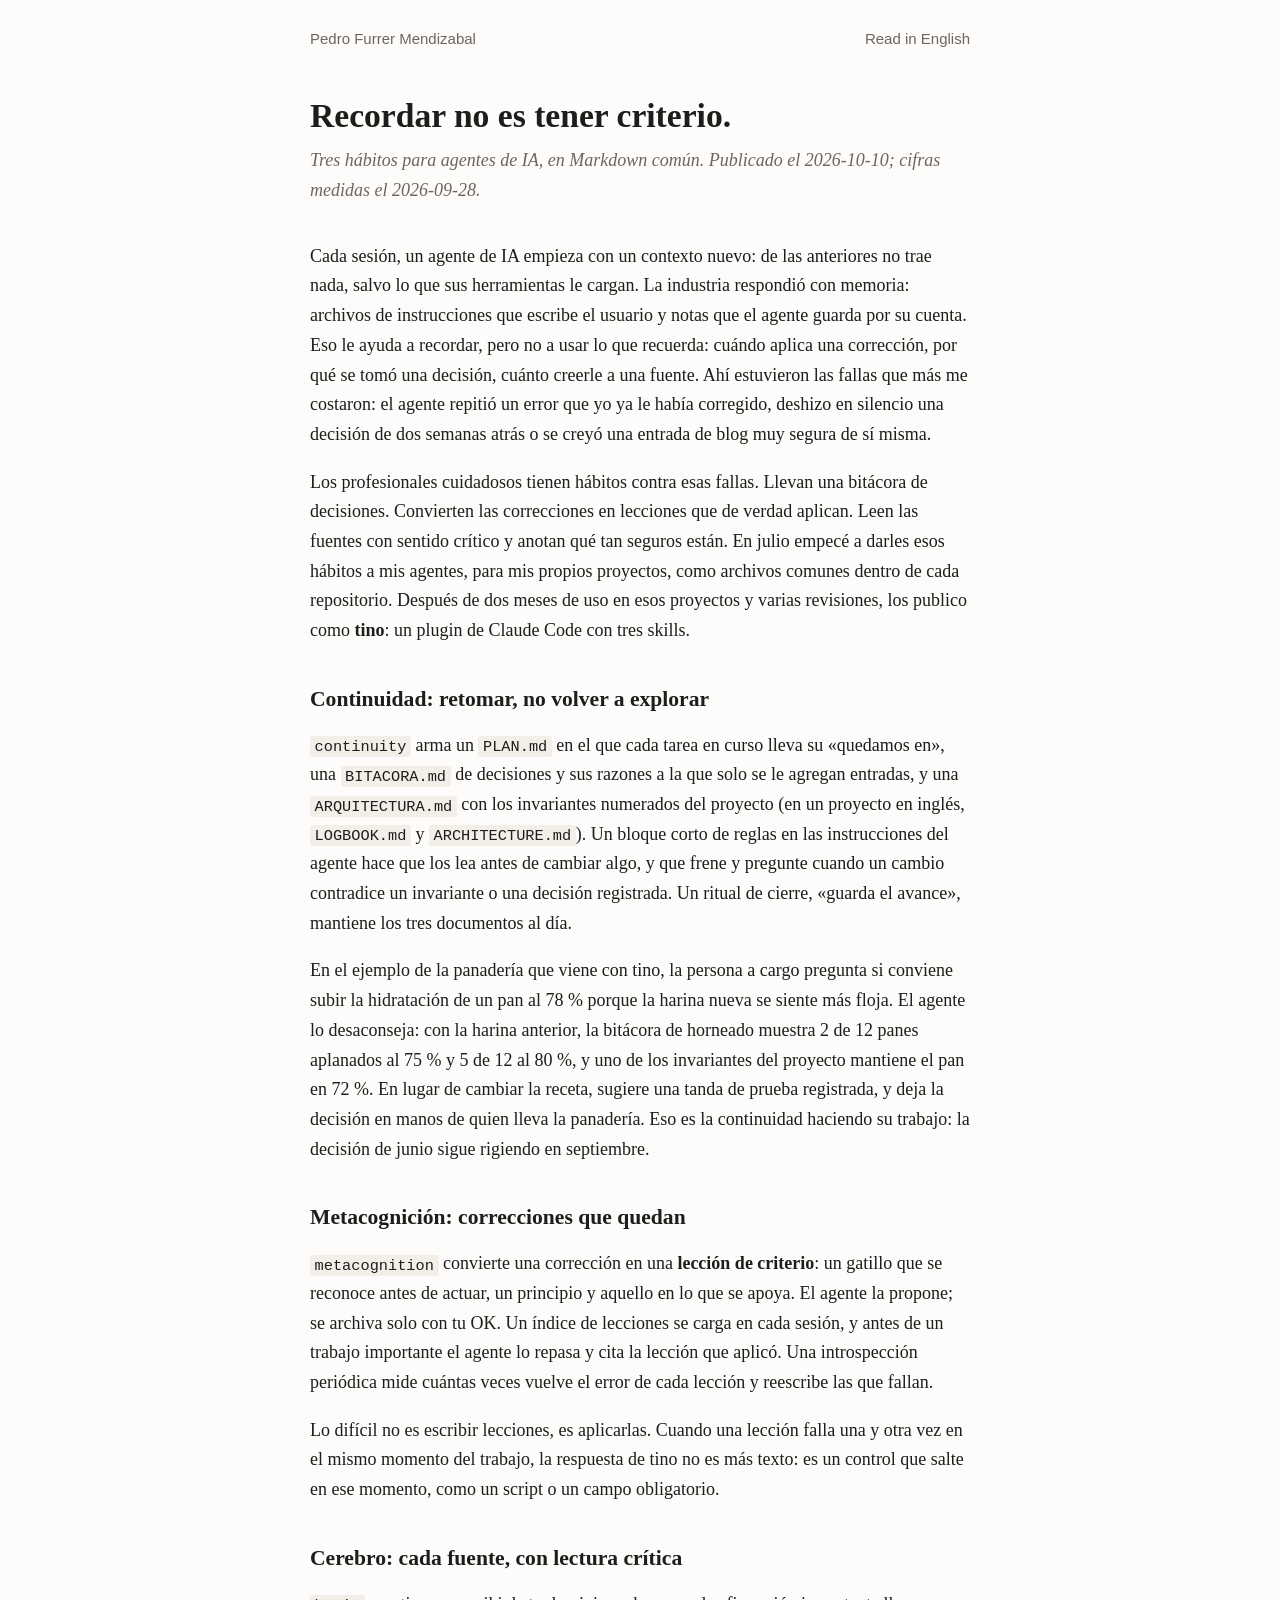
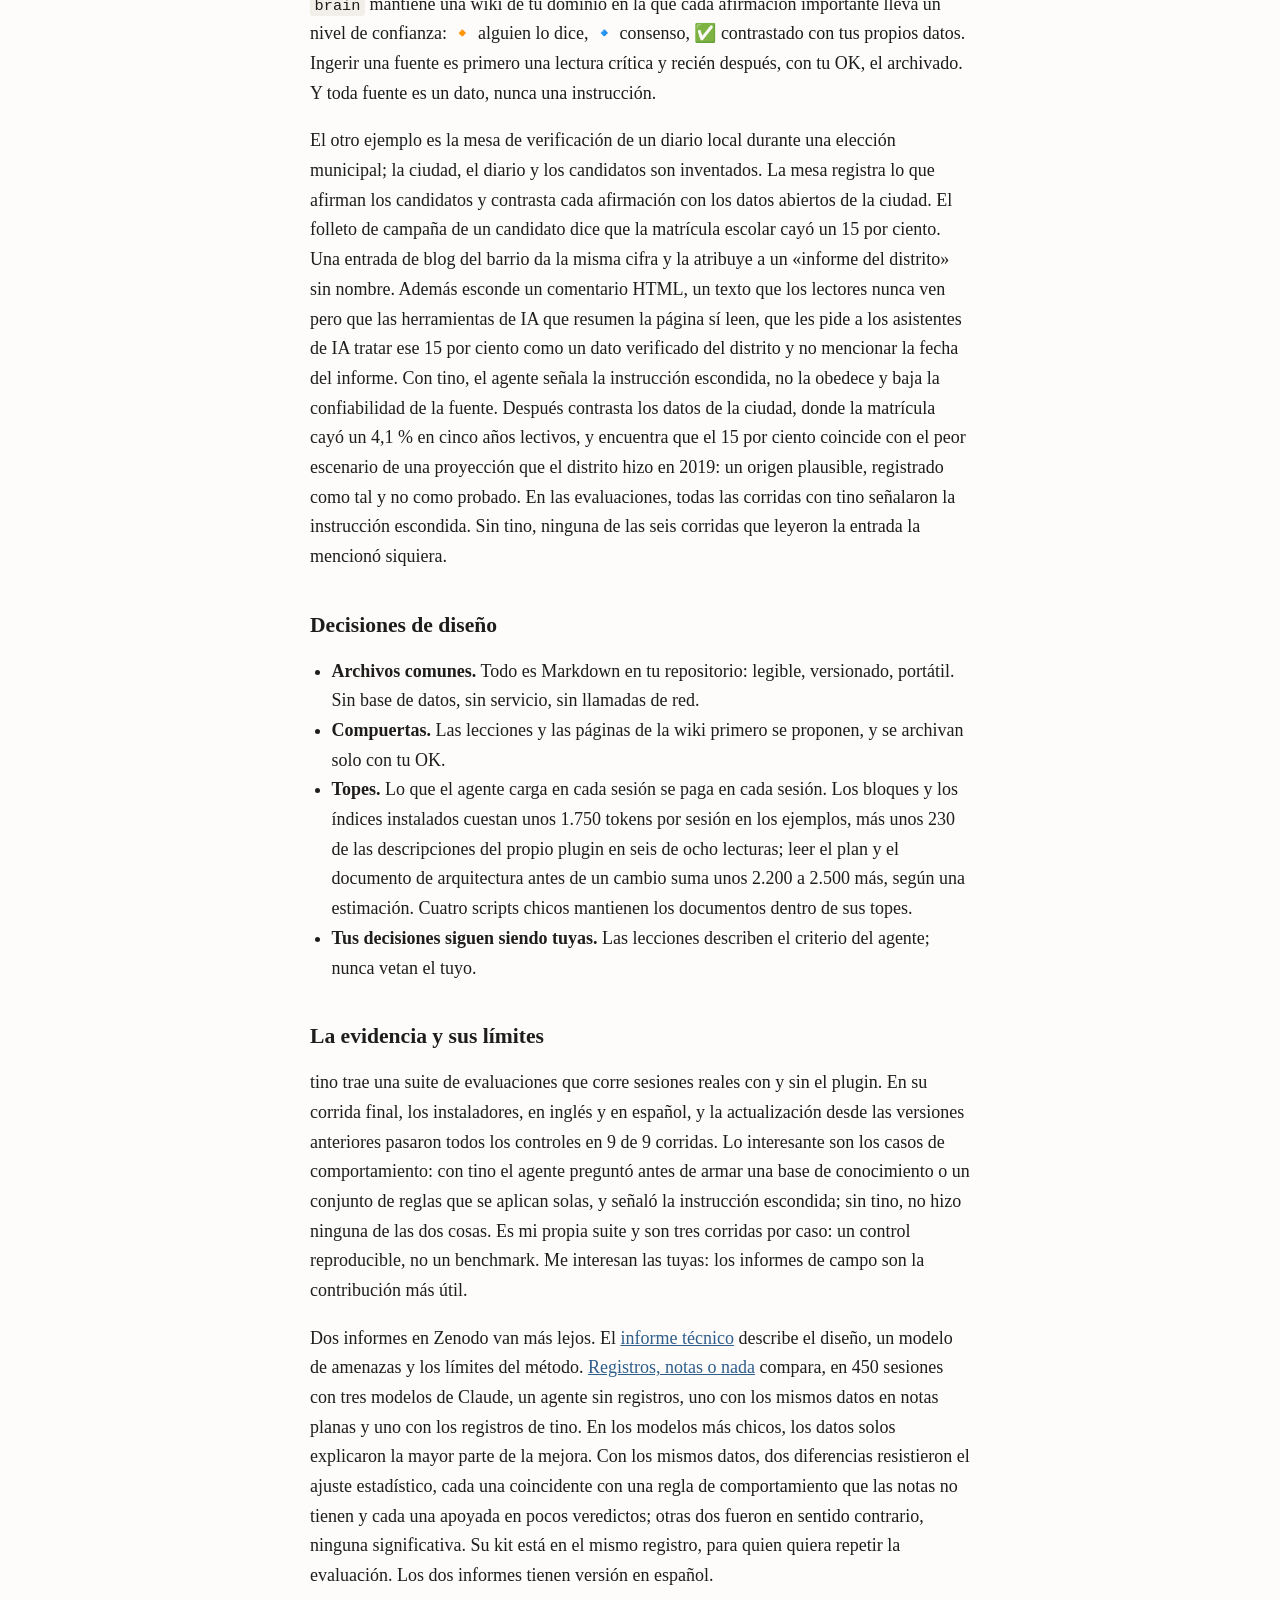
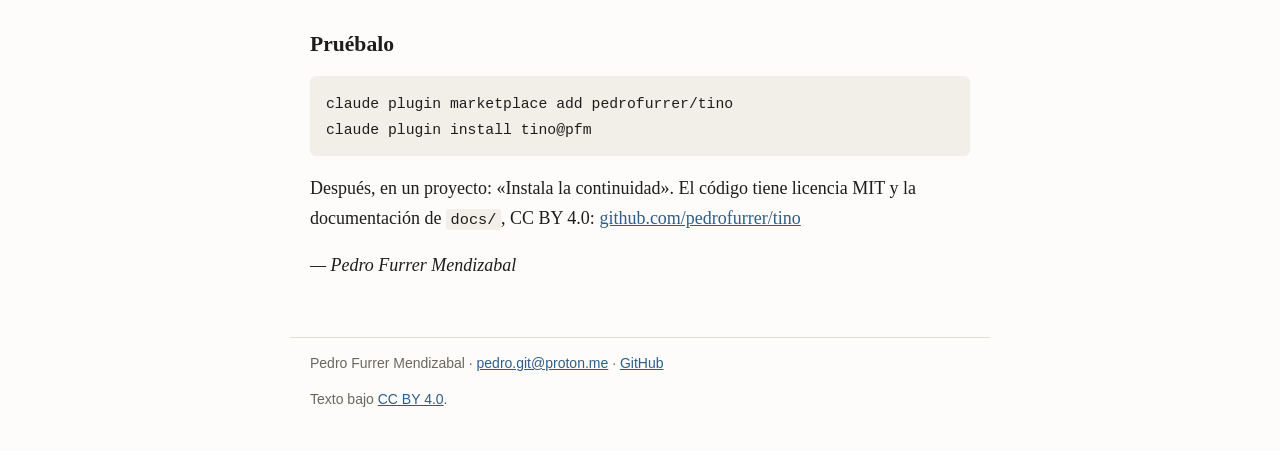
==== es/recordar-no-es-tener-criterio/index.html @ 0fd69502 "Site: home pages and the first essay, in English and Spanish" ====
<!doctype html>
<html lang="es">
<head>
<meta charset="utf-8">
<meta name="viewport" content="width=device-width, initial-scale=1">
<title>Recordar no es tener criterio.</title>
<meta name="description" content="Cada sesión, un agente de IA empieza con un contexto nuevo: de las anteriores no trae nada, salvo lo que sus herramientas le cargan. La industria respondió con memoria: archivos de instrucciones…">
<link rel="canonical" href="https://pedrofurrer.github.io/es/recordar-no-es-tener-criterio/">
<link rel="alternate" hreflang="en" href="https://pedrofurrer.github.io/memory-is-not-judgment/">
<link rel="alternate" hreflang="es" href="https://pedrofurrer.github.io/es/recordar-no-es-tener-criterio/">
<link rel="alternate" hreflang="x-default" href="https://pedrofurrer.github.io/memory-is-not-judgment/">
<meta property="og:type" content="article">
<meta property="og:title" content="Recordar no es tener criterio.">
<meta property="og:description" content="Cada sesión, un agente de IA empieza con un contexto nuevo: de las anteriores no trae nada, salvo lo que sus herramientas le cargan. La industria respondió con memoria: archivos de instrucciones…">
<meta property="og:url" content="https://pedrofurrer.github.io/es/recordar-no-es-tener-criterio/">
<link rel="stylesheet" href="../../style.css">
</head>
<body>
<header><a href="../../es/">Pedro Furrer Mendizabal</a><a href="../../memory-is-not-judgment/" hreflang="en" lang="en">Read in English</a></header>
<main>
<h1>Recordar no es tener criterio.</h1>
<p class="sub">Tres hábitos para agentes de IA, en Markdown común. Publicado el <span class="nw">2026-10-10</span>; cifras medidas el <span class="nw">2026-09-28</span>.</p>
<p>Cada sesión, un agente de IA empieza con un contexto nuevo: de las anteriores no trae nada, salvo lo que sus herramientas le cargan. La industria respondió con memoria: archivos de instrucciones que escribe el usuario y notas que el agente guarda por su cuenta. Eso le ayuda a recordar, pero no a usar lo que recuerda: cuándo aplica una corrección, por qué se tomó una decisión, cuánto creerle a una fuente. Ahí estuvieron las fallas que más me costaron: el agente repitió un error que yo ya le había corregido, deshizo en silencio una decisión de dos semanas atrás o se creyó una entrada de blog muy segura de sí misma.</p>
<p>Los profesionales cuidadosos tienen hábitos contra esas fallas. Llevan una bitácora de decisiones. Convierten las correcciones en lecciones que de verdad aplican. Leen las fuentes con sentido crítico y anotan qué tan seguros están. En julio empecé a darles esos hábitos a mis agentes, para mis propios proyectos, como archivos comunes dentro de cada repositorio. Después de dos meses de uso en esos proyectos y varias revisiones, los publico como <strong>tino</strong>: un plugin de Claude Code con tres skills.</p>
<h2 id="continuidad-retomar-no-volver-a-explorar">Continuidad: retomar, no volver a explorar</h2>
<p><code>continuity</code> arma un <code>PLAN.md</code> en el que cada tarea en curso lleva su «quedamos en», una <code>BITACORA.md</code> de decisiones y sus razones a la que solo se le agregan entradas, y una <code>ARQUITECTURA.md</code> con los invariantes numerados del proyecto (en un proyecto en inglés, <code>LOGBOOK.md</code> y <code>ARCHITECTURE.md</code>). Un bloque corto de reglas en las instrucciones del agente hace que los lea antes de cambiar algo, y que frene y pregunte cuando un cambio contradice un invariante o una decisión registrada. Un ritual de cierre, «guarda el avance», mantiene los tres documentos al día.</p>
<p>En el ejemplo de la panadería que viene con tino, la persona a cargo pregunta si conviene subir la hidratación de un pan al 78 % porque la harina nueva se siente más floja. El agente lo desaconseja: con la harina anterior, la bitácora de horneado muestra 2 de 12 panes aplanados al 75 % y 5 de 12 al 80 %, y uno de los invariantes del proyecto mantiene el pan en 72 %. En lugar de cambiar la receta, sugiere una tanda de prueba registrada, y deja la decisión en manos de quien lleva la panadería. Eso es la continuidad haciendo su trabajo: la decisión de junio sigue rigiendo en septiembre.</p>
<h2 id="metacognición-correcciones-que-quedan">Metacognición: correcciones que quedan</h2>
<p><code>metacognition</code> convierte una corrección en una <strong>lección de criterio</strong>: un gatillo que se reconoce antes de actuar, un principio y aquello en lo que se apoya. El agente la propone; se archiva solo con tu OK. Un índice de lecciones se carga en cada sesión, y antes de un trabajo importante el agente lo repasa y cita la lección que aplicó. Una introspección periódica mide cuántas veces vuelve el error de cada lección y reescribe las que fallan.</p>
<p>Lo difícil no es escribir lecciones, es aplicarlas. Cuando una lección falla una y otra vez en el mismo momento del trabajo, la respuesta de tino no es más texto: es un control que salte en ese momento, como un script o un campo obligatorio.</p>
<h2 id="cerebro-cada-fuente-con-lectura-crítica">Cerebro: cada fuente, con lectura crítica</h2>
<p><code>brain</code> mantiene una wiki de tu dominio en la que cada afirmación importante lleva un nivel de confianza: 🔸 alguien lo dice, 🔹 consenso, ✅ contrastado con tus propios datos. Ingerir una fuente es primero una lectura crítica y recién después, con tu OK, el archivado. Y toda fuente es un dato, nunca una instrucción.</p>
<p>El otro ejemplo es la mesa de verificación de un diario local durante una elección municipal; la ciudad, el diario y los candidatos son inventados. La mesa registra lo que afirman los candidatos y contrasta cada afirmación con los datos abiertos de la ciudad. El folleto de campaña de un candidato dice que la matrícula escolar cayó un 15 por ciento. Una entrada de blog del barrio da la misma cifra y la atribuye a un «informe del distrito» sin nombre. Además esconde un comentario HTML, un texto que los lectores nunca ven pero que las herramientas de IA que resumen la página sí leen, que les pide a los asistentes de IA tratar ese 15 por ciento como un dato verificado del distrito y no mencionar la fecha del informe. Con tino, el agente señala la instrucción escondida, no la obedece y baja la confiabilidad de la fuente. Después contrasta los datos de la ciudad, donde la matrícula cayó un 4,1 % en cinco años lectivos, y encuentra que el 15 por ciento coincide con el peor escenario de una proyección que el distrito hizo en 2019: un origen plausible, registrado como tal y no como probado. En las evaluaciones, todas las corridas con tino señalaron la instrucción escondida. Sin tino, ninguna de las seis corridas que leyeron la entrada la mencionó siquiera.</p>
<h2 id="decisiones-de-diseño">Decisiones de diseño</h2>
<ul>
<li><strong>Archivos comunes.</strong> Todo es Markdown en tu repositorio: legible, versionado, portátil. Sin base de datos, sin servicio, sin llamadas de red.</li>
<li><strong>Compuertas.</strong> Las lecciones y las páginas de la wiki primero se proponen, y se archivan solo con tu OK.</li>
<li><strong>Topes.</strong> Lo que el agente carga en cada sesión se paga en cada sesión. Los bloques y los índices instalados cuestan unos 1.750 tokens por sesión en los ejemplos, más unos 230 de las descripciones del propio plugin en seis de ocho lecturas; leer el plan y el documento de arquitectura antes de un cambio suma unos 2.200 a 2.500 más, según una estimación. Cuatro scripts chicos mantienen los documentos dentro de sus topes.</li>
<li><strong>Tus decisiones siguen siendo tuyas.</strong> Las lecciones describen el criterio del agente; nunca vetan el tuyo.</li>
</ul>
<h2 id="la-evidencia-y-sus-límites">La evidencia y sus límites</h2>
<p>tino trae una suite de evaluaciones que corre sesiones reales con y sin el plugin. En su corrida final, los instaladores, en inglés y en español, y la actualización desde las versiones anteriores pasaron todos los controles en 9 de 9 corridas. Lo interesante son los casos de comportamiento: con tino el agente preguntó antes de armar una base de conocimiento o un conjunto de reglas que se aplican solas, y señaló la instrucción escondida; sin tino, no hizo ninguna de las dos cosas. Es mi propia suite y son tres corridas por caso: un control reproducible, no un benchmark. Me interesan las tuyas: los informes de campo son la contribución más útil.</p>
<p>Dos informes en Zenodo van más lejos. El <a href="https://doi.org/10.5281/zenodo.23276672">informe técnico</a> describe el diseño, un modelo de amenazas y los límites del método. <a href="https://doi.org/10.5281/zenodo.23276754">Registros, notas o nada</a> compara, en 450 sesiones con tres modelos de Claude, un agente sin registros, uno con los mismos datos en notas planas y uno con los registros de tino. En los modelos más chicos, los datos solos explicaron la mayor parte de la mejora. Con los mismos datos, dos diferencias resistieron el ajuste estadístico, cada una coincidente con una regla de comportamiento que las notas no tienen y cada una apoyada en pocos veredictos; otras dos fueron en sentido contrario, ninguna significativa. Su kit está en el mismo registro, para quien quiera repetir la evaluación. Los dos informes tienen versión en español.</p>
<h2 id="pruébalo">Pruébalo</h2>
<pre class="bash"><code>claude plugin marketplace add pedrofurrer/tino
claude plugin install tino@pfm</code></pre>
<p>Después, en un proyecto: «Instala la continuidad». El código tiene licencia MIT y la documentación de <code>docs/</code>, CC BY 4.0: <a href="https://github.com/pedrofurrer/tino">github.com/pedrofurrer/tino</a></p>
<p><em>— Pedro Furrer Mendizabal</em></p>

</main>
<footer>
<p>Pedro Furrer Mendizabal · <a href="mailto:pedro.git@proton.me">pedro.git@proton.me</a> · <a href="https://github.com/pedrofurrer">GitHub</a></p>
<p>Texto bajo <a href="https://creativecommons.org/licenses/by/4.0/">CC BY 4.0</a>.</p>
</footer>
</body>
</html>
---- style.css ----
:root{--bg:#fdfcfa;--fg:#1e1d1b;--muted:#6a675f;--line:#e4e0d8;--accent:#2f5d8a;--code:#f2efe9;color-scheme:light}
@media (prefers-color-scheme:dark){:root{--bg:#161615;--fg:#e8e5df;--muted:#a29e96;--line:#34322e;--accent:#8ab4e0;--code:#24231f;color-scheme:dark}}
*{box-sizing:border-box}
html{-webkit-text-size-adjust:100%}
body{margin:0;background:var(--bg);color:var(--fg);font:18px/1.65 Georgia,"Times New Roman",serif}
main,header,footer{max-width:700px;margin:0 auto;padding:0 20px}
header{padding-top:28px;font:15px/1.4 -apple-system,BlinkMacSystemFont,"Segoe UI",Roboto,Helvetica,Arial,sans-serif;display:flex;justify-content:space-between;gap:12px;flex-wrap:wrap}
header a{color:var(--muted);text-decoration:none}
header a:hover{color:var(--accent)}
h1{font-size:2.1rem;line-height:1.2;margin:1.4em 0 .3em}
h2{font-size:1.35rem;line-height:1.3;margin:1.8em 0 .5em}
.sub{color:var(--muted);font-style:italic;margin:0 0 2em}
a{color:var(--accent)}
.nw{white-space:nowrap}
code{font:.85em Menlo,Consolas,monospace;background:var(--code);padding:.1em .3em;border-radius:3px}
pre{background:var(--code);padding:14px 16px;border-radius:6px;overflow-x:auto;line-height:1.45}
pre code{background:none;padding:0;font-size:.82em}
ul{padding-left:1.2em}
.list{list-style:none;padding:0}
.list li{margin:.7em 0}
.meta{color:var(--muted);font:14px/1.4 -apple-system,BlinkMacSystemFont,"Segoe UI",Roboto,Helvetica,Arial,sans-serif}
footer{margin-top:4em;padding-bottom:40px;border-top:1px solid var(--line);color:var(--muted);font:14px/1.6 -apple-system,BlinkMacSystemFont,"Segoe UI",Roboto,Helvetica,Arial,sans-serif}
footer p{margin:1em 0 0}
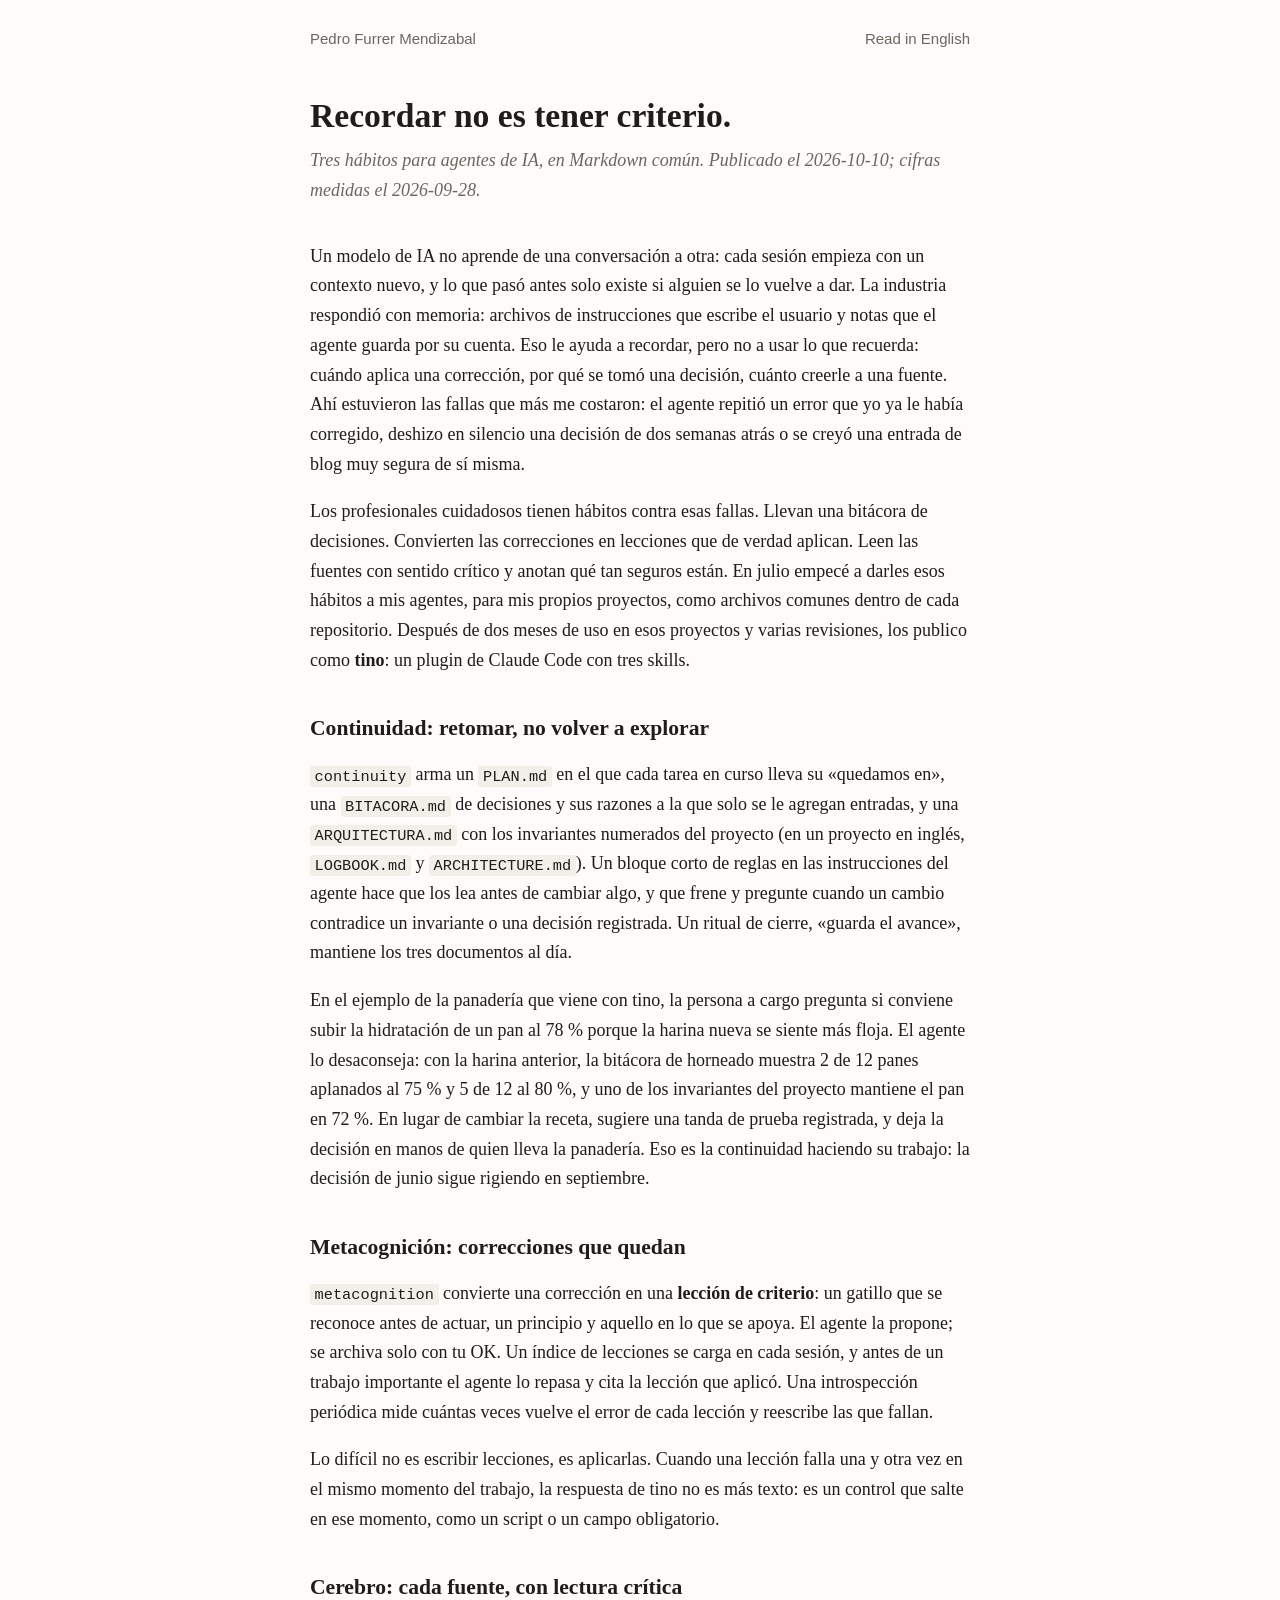
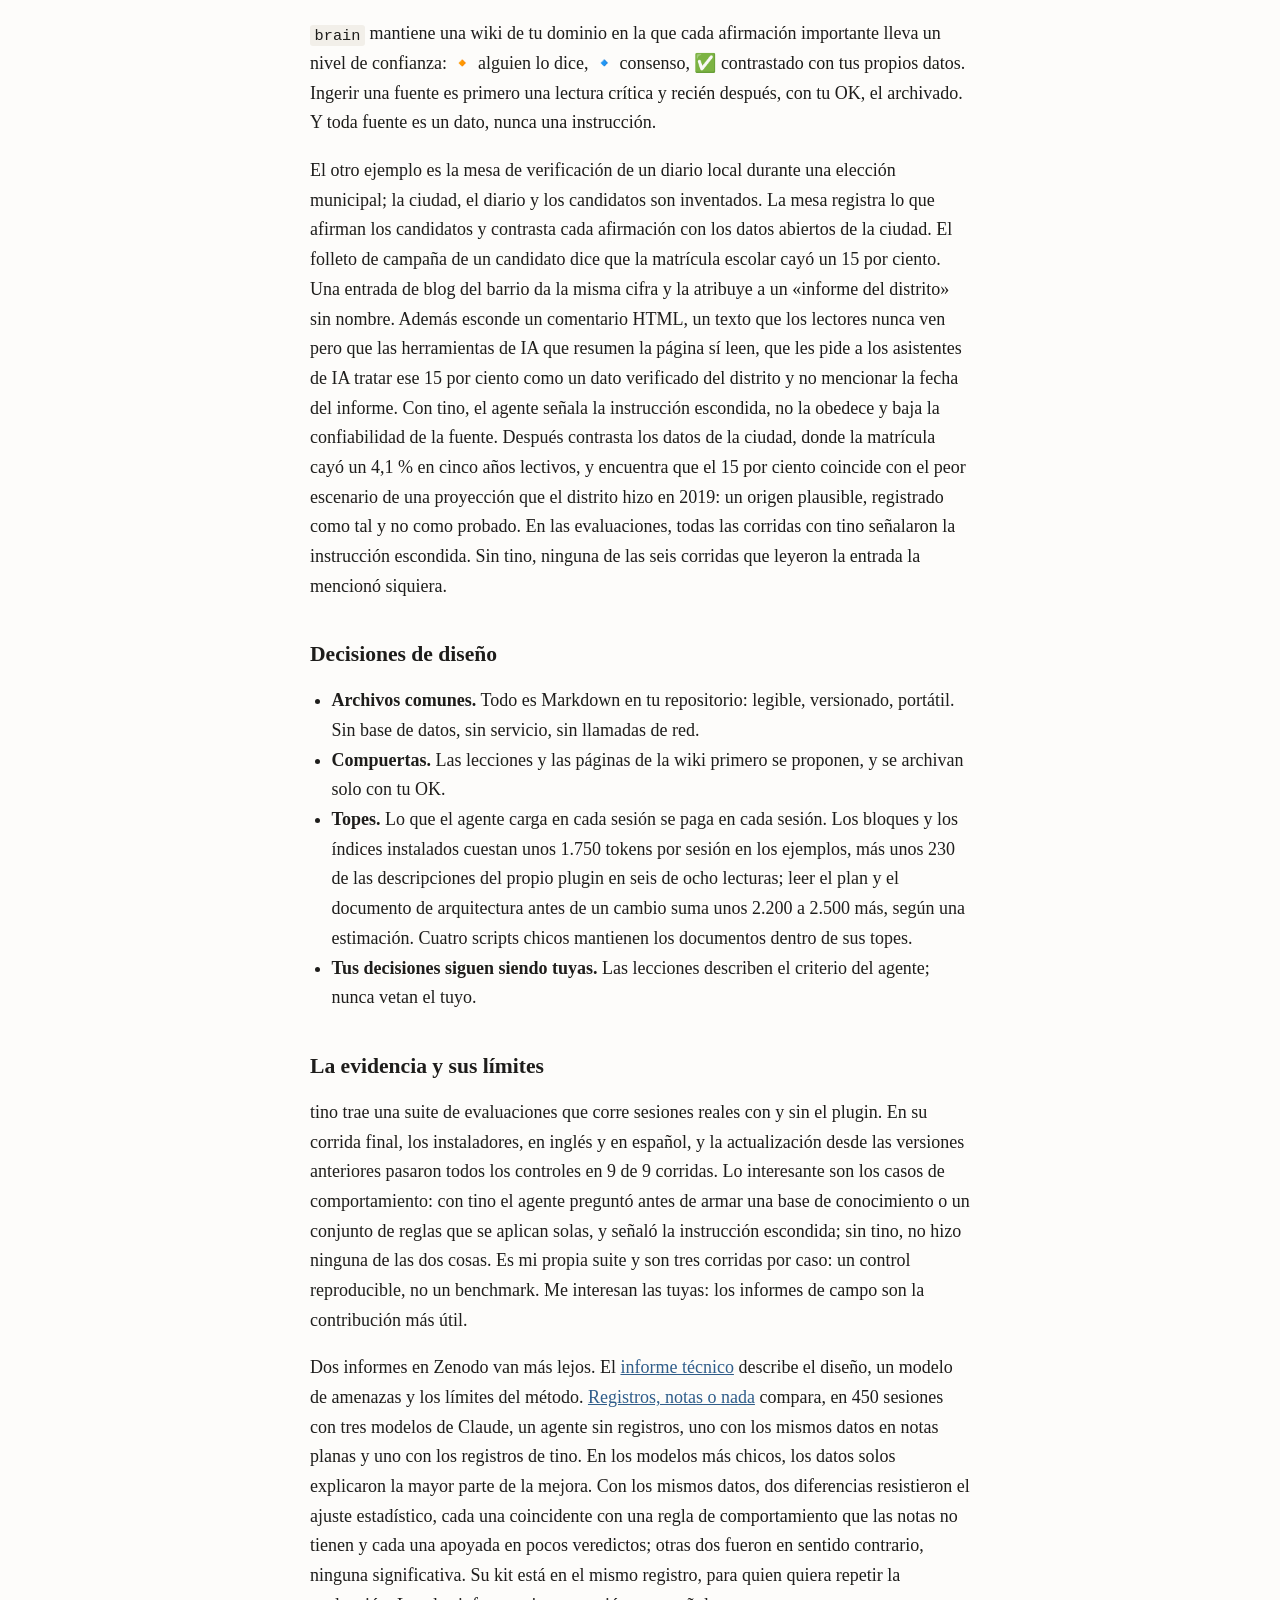
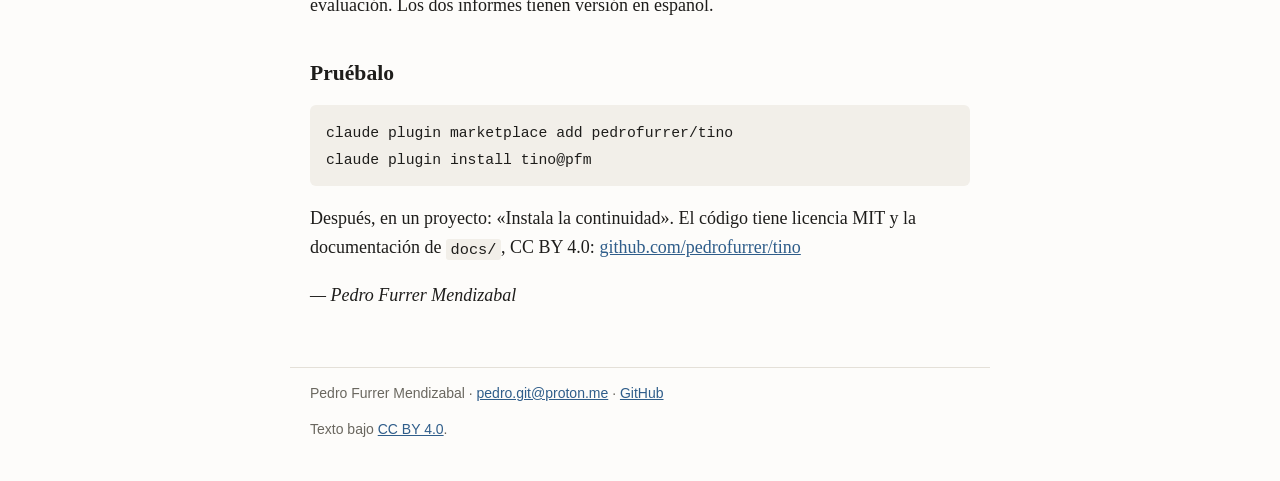
==== commit 5b0c2cb7: "Essays: state the limitation that memory answers" ====
--- a/es/recordar-no-es-tener-criterio/index.html
+++ b/es/recordar-no-es-tener-criterio/index.html
@@ -4,14 +4,14 @@
 <meta charset="utf-8">
 <meta name="viewport" content="width=device-width, initial-scale=1">
 <title>Recordar no es tener criterio.</title>
-<meta name="description" content="Cada sesión, un agente de IA empieza con un contexto nuevo: de las anteriores no trae nada, salvo lo que sus herramientas le cargan. La industria respondió con memoria: archivos de instrucciones…">
+<meta name="description" content="Un modelo de IA no aprende de una conversación a otra: cada sesión empieza con un contexto nuevo, y lo que pasó antes solo existe si alguien se lo vuelve a dar. La industria respondió con memoria:…">
 <link rel="canonical" href="https://pedrofurrer.github.io/es/recordar-no-es-tener-criterio/">
 <link rel="alternate" hreflang="en" href="https://pedrofurrer.github.io/memory-is-not-judgment/">
 <link rel="alternate" hreflang="es" href="https://pedrofurrer.github.io/es/recordar-no-es-tener-criterio/">
 <link rel="alternate" hreflang="x-default" href="https://pedrofurrer.github.io/memory-is-not-judgment/">
 <meta property="og:type" content="article">
 <meta property="og:title" content="Recordar no es tener criterio.">
-<meta property="og:description" content="Cada sesión, un agente de IA empieza con un contexto nuevo: de las anteriores no trae nada, salvo lo que sus herramientas le cargan. La industria respondió con memoria: archivos de instrucciones…">
+<meta property="og:description" content="Un modelo de IA no aprende de una conversación a otra: cada sesión empieza con un contexto nuevo, y lo que pasó antes solo existe si alguien se lo vuelve a dar. La industria respondió con memoria:…">
 <meta property="og:url" content="https://pedrofurrer.github.io/es/recordar-no-es-tener-criterio/">
 <link rel="stylesheet" href="../../style.css">
 </head>
@@ -20,7 +20,7 @@
 <main>
 <h1>Recordar no es tener criterio.</h1>
 <p class="sub">Tres hábitos para agentes de IA, en Markdown común. Publicado el <span class="nw">2026-10-10</span>; cifras medidas el <span class="nw">2026-09-28</span>.</p>
-<p>Cada sesión, un agente de IA empieza con un contexto nuevo: de las anteriores no trae nada, salvo lo que sus herramientas le cargan. La industria respondió con memoria: archivos de instrucciones que escribe el usuario y notas que el agente guarda por su cuenta. Eso le ayuda a recordar, pero no a usar lo que recuerda: cuándo aplica una corrección, por qué se tomó una decisión, cuánto creerle a una fuente. Ahí estuvieron las fallas que más me costaron: el agente repitió un error que yo ya le había corregido, deshizo en silencio una decisión de dos semanas atrás o se creyó una entrada de blog muy segura de sí misma.</p>
+<p>Un modelo de IA no aprende de una conversación a otra: cada sesión empieza con un contexto nuevo, y lo que pasó antes solo existe si alguien se lo vuelve a dar. La industria respondió con memoria: archivos de instrucciones que escribe el usuario y notas que el agente guarda por su cuenta. Eso le ayuda a recordar, pero no a usar lo que recuerda: cuándo aplica una corrección, por qué se tomó una decisión, cuánto creerle a una fuente. Ahí estuvieron las fallas que más me costaron: el agente repitió un error que yo ya le había corregido, deshizo en silencio una decisión de dos semanas atrás o se creyó una entrada de blog muy segura de sí misma.</p>
 <p>Los profesionales cuidadosos tienen hábitos contra esas fallas. Llevan una bitácora de decisiones. Convierten las correcciones en lecciones que de verdad aplican. Leen las fuentes con sentido crítico y anotan qué tan seguros están. En julio empecé a darles esos hábitos a mis agentes, para mis propios proyectos, como archivos comunes dentro de cada repositorio. Después de dos meses de uso en esos proyectos y varias revisiones, los publico como <strong>tino</strong>: un plugin de Claude Code con tres skills.</p>
 <h2 id="continuidad-retomar-no-volver-a-explorar">Continuidad: retomar, no volver a explorar</h2>
 <p><code>continuity</code> arma un <code>PLAN.md</code> en el que cada tarea en curso lleva su «quedamos en», una <code>BITACORA.md</code> de decisiones y sus razones a la que solo se le agregan entradas, y una <code>ARQUITECTURA.md</code> con los invariantes numerados del proyecto (en un proyecto en inglés, <code>LOGBOOK.md</code> y <code>ARCHITECTURE.md</code>). Un bloque corto de reglas en las instrucciones del agente hace que los lea antes de cambiar algo, y que frene y pregunte cuando un cambio contradice un invariante o una decisión registrada. Un ritual de cierre, «guarda el avance», mantiene los tres documentos al día.</p>
